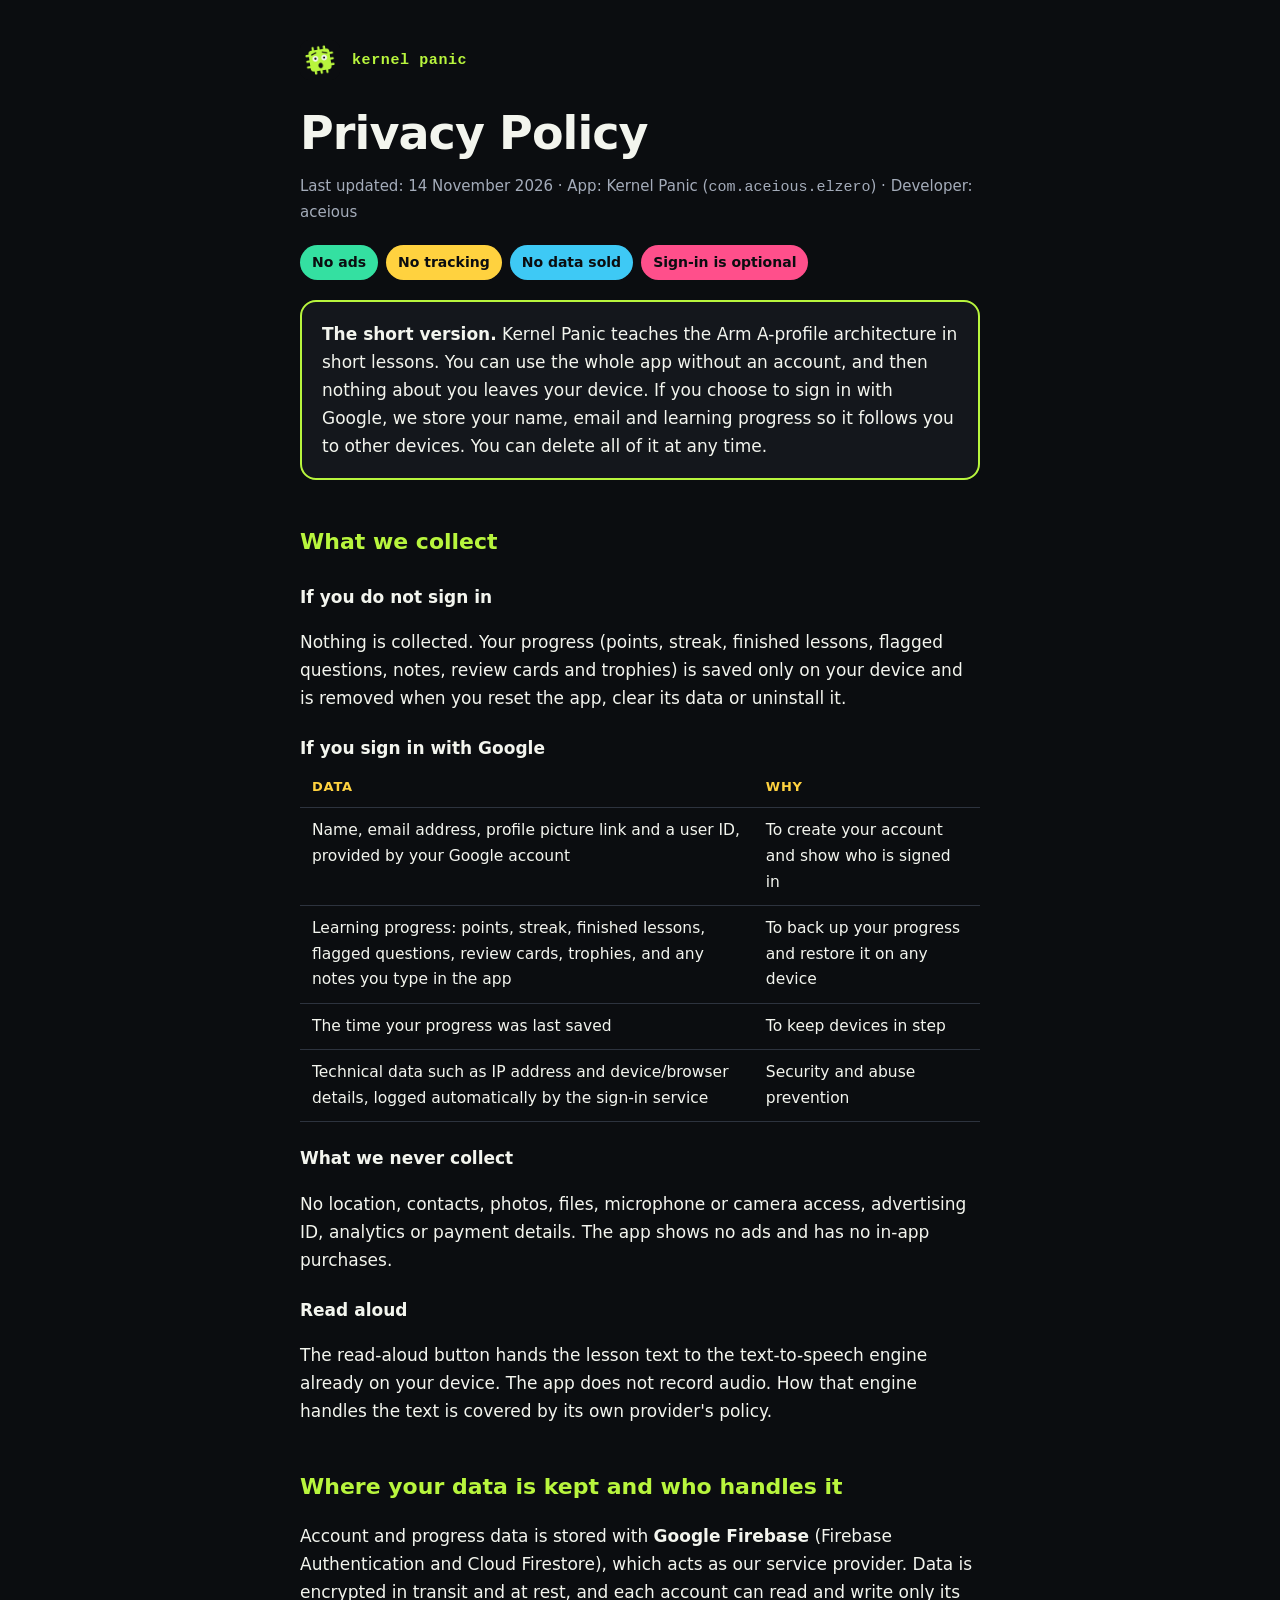
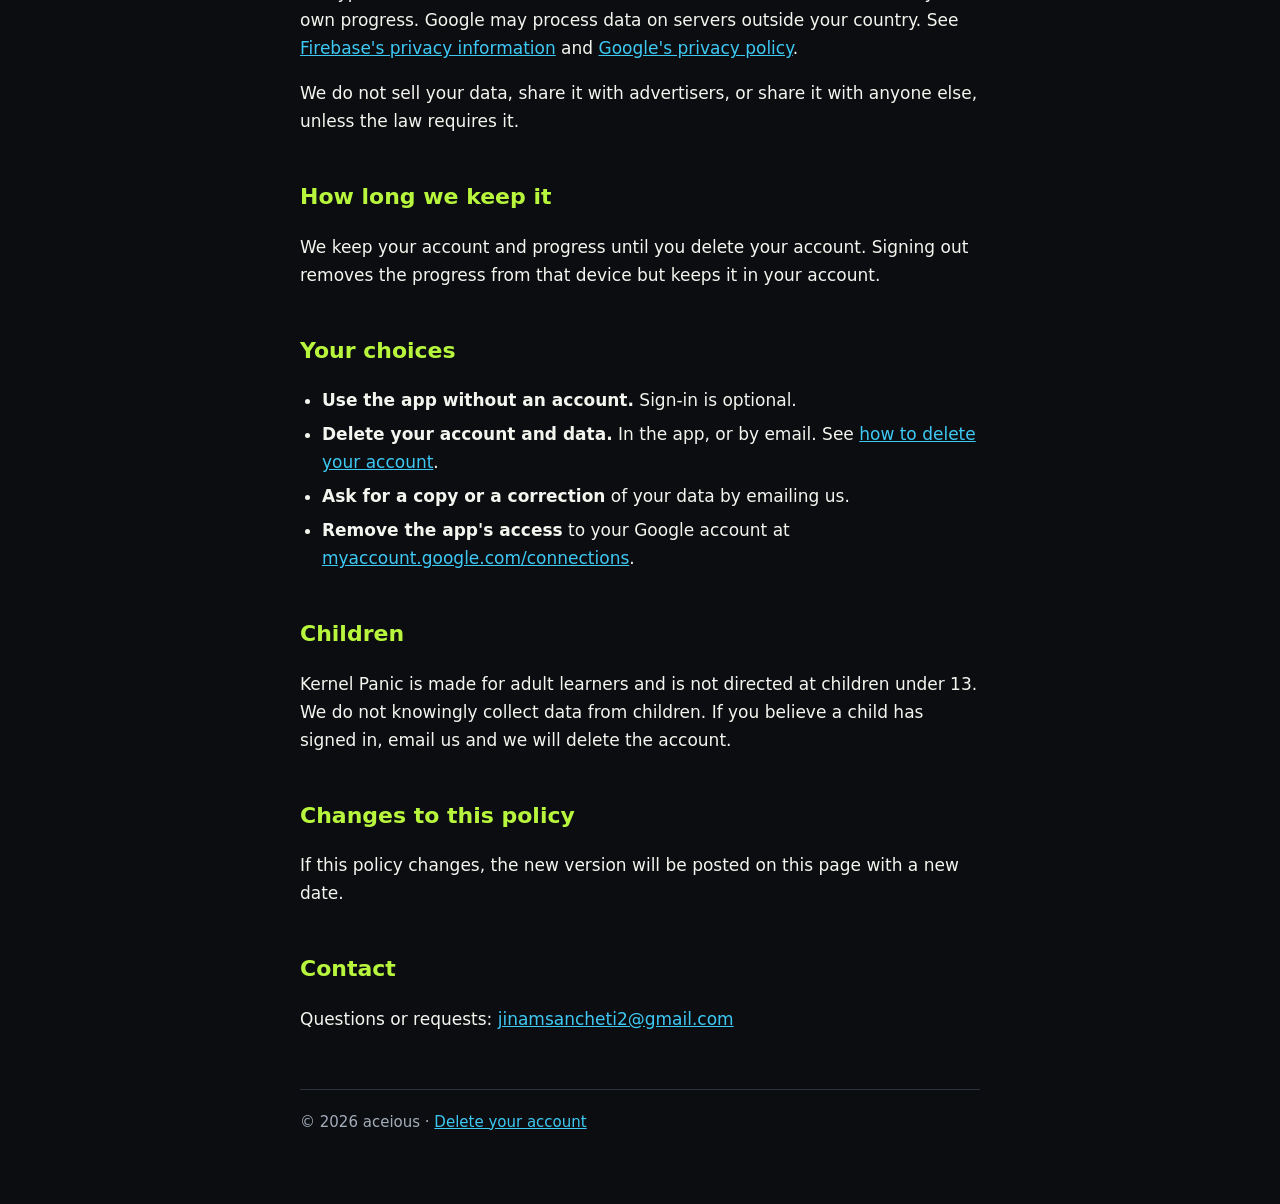
==== index.html @ 206d90b6 "docs: add the privacy policy and account deletion pages" ====
<!doctype html>
<html lang="en">
<head>
<meta charset="utf-8">
<meta name="viewport" content="width=device-width, initial-scale=1">
<title>Kernel Panic – Privacy Policy</title>
<meta name="description" content="Privacy policy for the Kernel Panic app by aceious.">
<link rel="icon" href="icon.png">
<link rel="stylesheet" href="style.css">
</head>
<body>
<main>
  <div class="brand"><img src="icon.png" alt=""> kernel panic</div>
  <h1>Privacy Policy</h1>
  <p class="muted">Last updated: 14 November 2026 · App: Kernel Panic (<code>com.aceious.elzero</code>) · Developer: aceious</p>

  <ul class="pills">
    <li>No ads</li>
    <li>No tracking</li>
    <li>No data sold</li>
    <li>Sign-in is optional</li>
  </ul>

  <div class="card lime">
    <p><strong>The short version.</strong> Kernel Panic teaches the Arm A-profile architecture in short lessons.
    You can use the whole app without an account, and then nothing about you leaves your device.
    If you choose to sign in with Google, we store your name, email and learning progress so it
    follows you to other devices. You can delete all of it at any time.</p>
  </div>

  <h2>What we collect</h2>

  <h3>If you do not sign in</h3>
  <p>Nothing is collected. Your progress (points, streak, finished lessons, flagged questions, notes,
  review cards and trophies) is saved only on your device and is removed when you reset the app,
  clear its data or uninstall it.</p>

  <h3>If you sign in with Google</h3>
  <div class="table-wrap">
  <table>
    <tr><th>Data</th><th>Why</th></tr>
    <tr><td>Name, email address, profile picture link and a user ID, provided by your Google account</td>
        <td>To create your account and show who is signed in</td></tr>
    <tr><td>Learning progress: points, streak, finished lessons, flagged questions, review cards, trophies, and any notes you type in the app</td>
        <td>To back up your progress and restore it on any device</td></tr>
    <tr><td>The time your progress was last saved</td>
        <td>To keep devices in step</td></tr>
    <tr><td>Technical data such as IP address and device/browser details, logged automatically by the sign-in service</td>
        <td>Security and abuse prevention</td></tr>
  </table>
  </div>

  <h3>What we never collect</h3>
  <p>No location, contacts, photos, files, microphone or camera access, advertising ID, analytics or
  payment details. The app shows no ads and has no in-app purchases.</p>

  <h3>Read aloud</h3>
  <p>The read-aloud button hands the lesson text to the text-to-speech engine already on your device.
  The app does not record audio. How that engine handles the text is covered by its own provider's policy.</p>

  <h2>Where your data is kept and who handles it</h2>
  <p>Account and progress data is stored with <strong>Google Firebase</strong> (Firebase Authentication and
  Cloud Firestore), which acts as our service provider. Data is encrypted in transit and at rest, and each
  account can read and write only its own progress. Google may process data on servers outside your country.
  See <a href="https://firebase.google.com/support/privacy">Firebase's privacy information</a> and
  <a href="https://policies.google.com/privacy">Google's privacy policy</a>.</p>
  <p>We do not sell your data, share it with advertisers, or share it with anyone else, unless the law requires it.</p>

  <h2>How long we keep it</h2>
  <p>We keep your account and progress until you delete your account. Signing out removes the progress
  from that device but keeps it in your account.</p>

  <h2>Your choices</h2>
  <ul>
    <li><strong>Use the app without an account.</strong> Sign-in is optional.</li>
    <li><strong>Delete your account and data.</strong> In the app, or by email. See
        <a href="delete-account.html">how to delete your account</a>.</li>
    <li><strong>Ask for a copy or a correction</strong> of your data by emailing us.</li>
    <li><strong>Remove the app's access</strong> to your Google account at
        <a href="https://myaccount.google.com/connections">myaccount.google.com/connections</a>.</li>
  </ul>

  <h2>Children</h2>
  <p>Kernel Panic is made for adult learners and is not directed at children under 13. We do not knowingly
  collect data from children. If you believe a child has signed in, email us and we will delete the account.</p>

  <h2>Changes to this policy</h2>
  <p>If this policy changes, the new version will be posted on this page with a new date.</p>

  <h2>Contact</h2>
  <p>Questions or requests: <a href="mailto:jinamsancheti2@gmail.com">jinamsancheti2@gmail.com</a></p>

  <footer class="muted">© 2026 aceious · <a href="delete-account.html">Delete your account</a></footer>
</main>
</body>
</html>
---- style.css ----
:root {
  --ink: #0B0D10;
  --surface: #14171C;
  --line: #2D333E;
  --text: #F3F5EE;
  --muted: #A4ACBA;
  --lime: #B8F53D;
  --mint: #34E0A1;
  --gold: #FFD23F;
  --cyan: #3EC9F5;
  --pink: #FF4F8B;
}
* { box-sizing: border-box; }
html { -webkit-text-size-adjust: 100%; }
body {
  margin: 0;
  background: var(--ink);
  color: var(--text);
  font: 17px/1.65 system-ui, -apple-system, "Segoe UI", Roboto, sans-serif;
}
main { max-width: 720px; margin: 0 auto; padding: 40px 20px 72px; }
.brand {
  display: flex; align-items: center; gap: 12px;
  font: 700 15px/1 ui-monospace, "JetBrains Mono", Consolas, monospace;
  color: var(--lime); letter-spacing: .04em; text-transform: lowercase;
}
.brand img { width: 40px; height: 40px; border-radius: 10px; }
h1 { font-size: clamp(32px, 7vw, 46px); line-height: 1.1; margin: 28px 0 8px; letter-spacing: -.02em; }
h2 { font-size: 22px; margin: 44px 0 10px; color: var(--lime); }
h3 { font-size: 17px; margin: 22px 0 4px; }
p, li { color: var(--text); }
.muted { color: var(--muted); font-size: 15px; }
a { color: var(--cyan); }
ul { padding-left: 22px; }
li { margin: 6px 0; }
.card {
  background: var(--surface); border: 2px solid var(--line);
  border-radius: 16px; padding: 18px 20px; margin: 20px 0;
}
.card.lime { border-color: var(--lime); }
.card.pink { border-color: var(--pink); }
.card p:first-child { margin-top: 0; }
.card p:last-child, .card ul:last-child { margin-bottom: 0; }
.pills { display: flex; flex-wrap: wrap; gap: 8px; padding: 0; margin: 20px 0; list-style: none; }
.pills li {
  margin: 0; padding: 6px 12px; border-radius: 999px;
  font-weight: 600; font-size: 14px; color: var(--ink); background: var(--mint);
}
.pills li:nth-child(2) { background: var(--gold); }
.pills li:nth-child(3) { background: var(--cyan); }
.pills li:nth-child(4) { background: var(--pink); }
ol.steps { padding-left: 22px; }
ol.steps li { margin: 10px 0; }
.table-wrap { overflow-x: auto; }
table { border-collapse: collapse; width: 100%; font-size: 15.5px; }
th, td { text-align: left; vertical-align: top; padding: 10px 12px; border-bottom: 1px solid var(--line); }
th { color: var(--gold); font-size: 13px; text-transform: uppercase; letter-spacing: .06em; }
footer { margin-top: 56px; padding-top: 20px; border-top: 1px solid var(--line); }
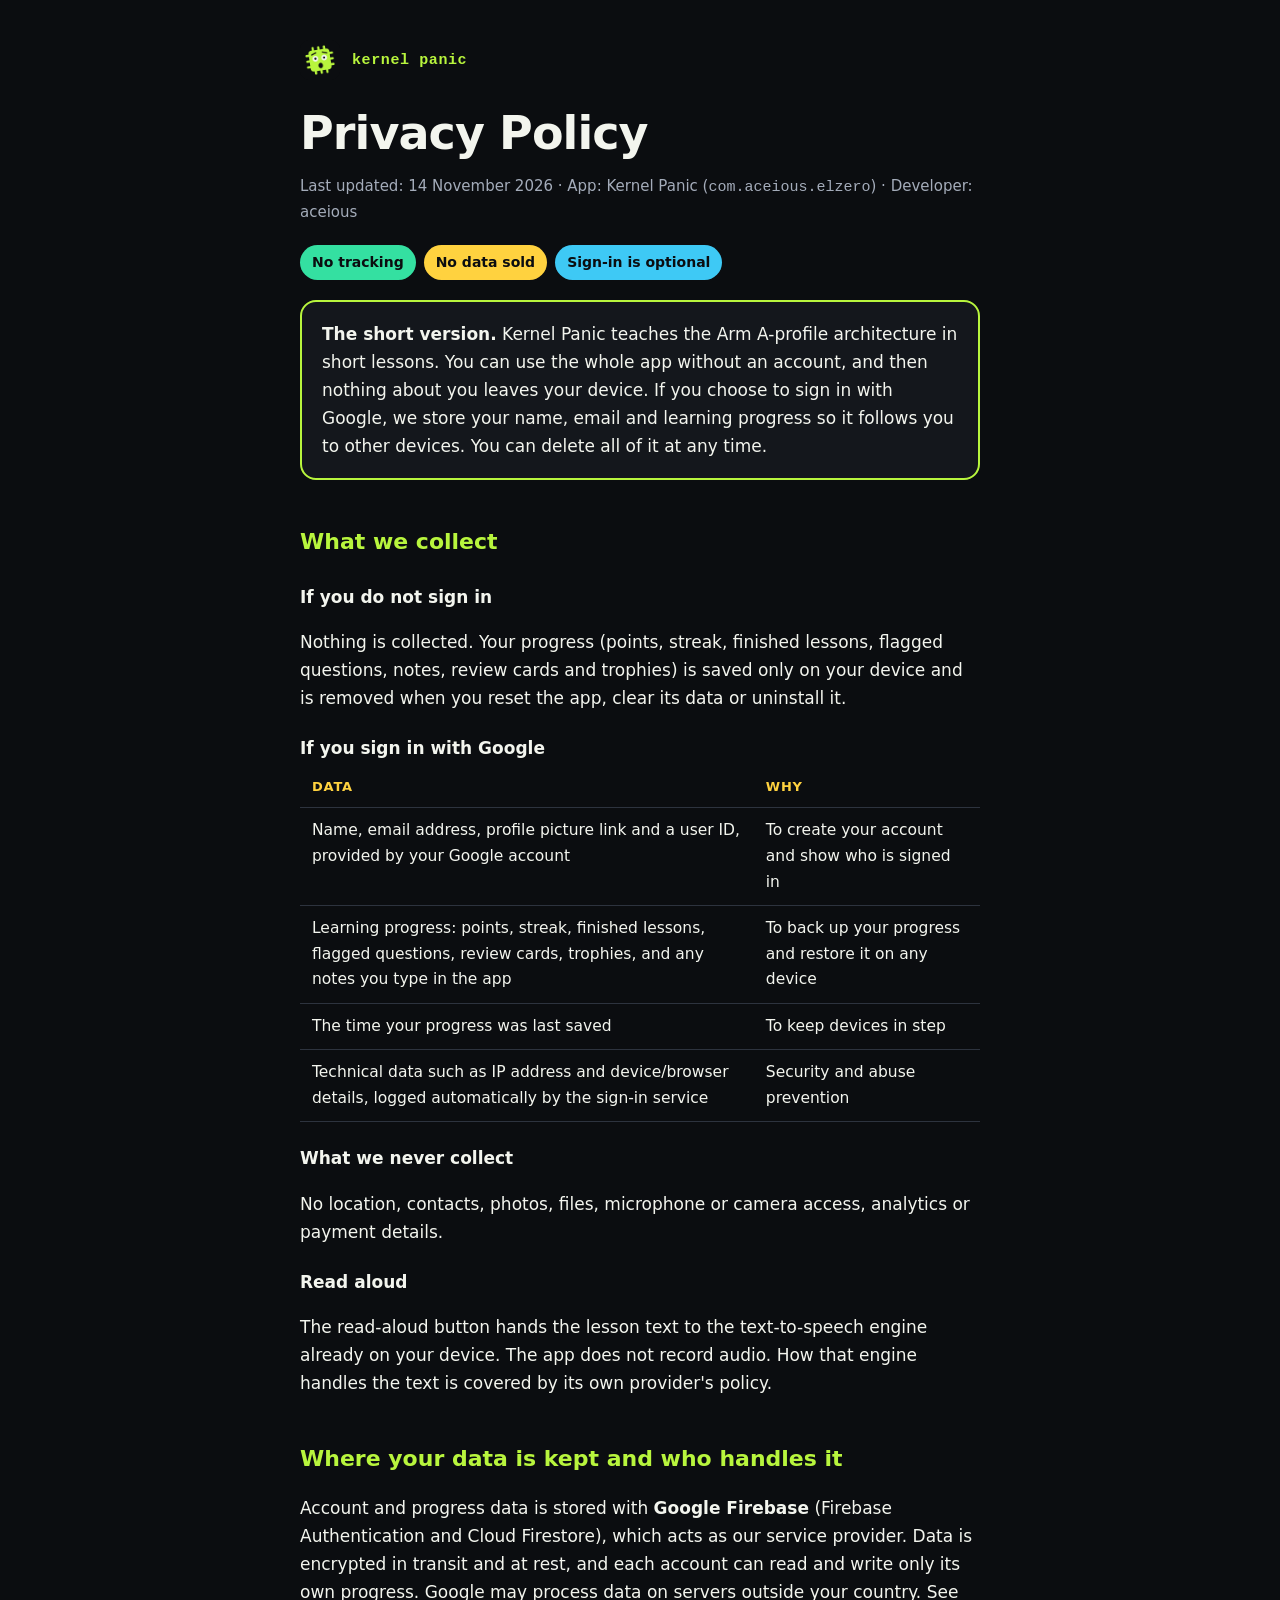
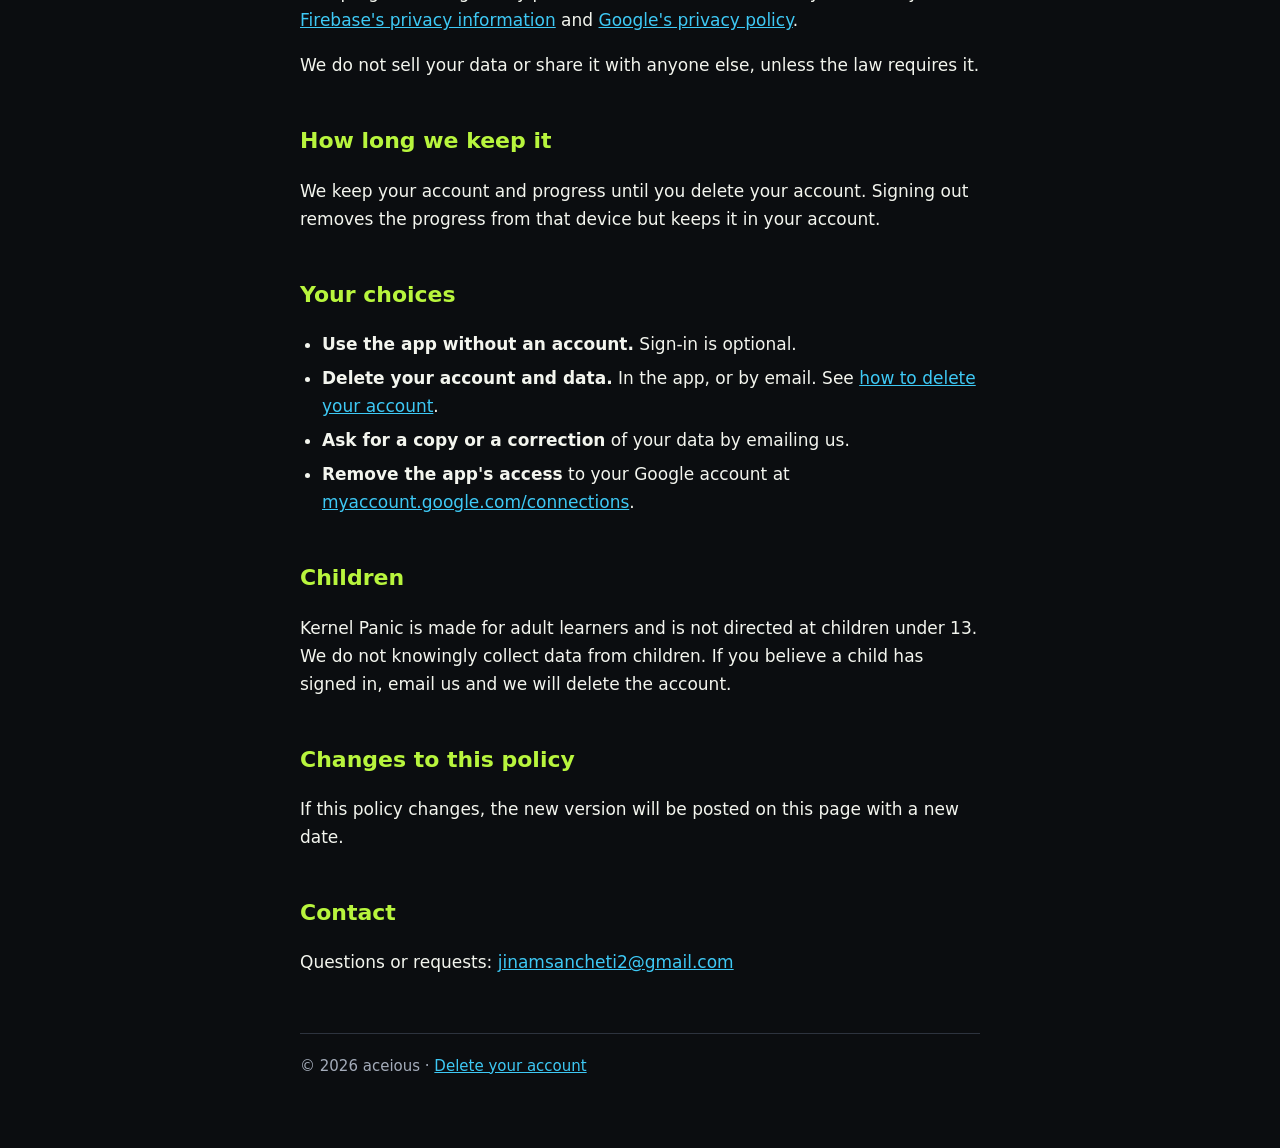
==== commit 44d6c1fa: "docs: drop the no-ads wording from the privacy policy" ====
--- a/index.html
+++ b/index.html
@@ -15,7 +15,6 @@
   <p class="muted">Last updated: 14 November 2026 · App: Kernel Panic (<code>com.aceious.elzero</code>) · Developer: aceious</p>
 
   <ul class="pills">
-    <li>No ads</li>
     <li>No tracking</li>
     <li>No data sold</li>
     <li>Sign-in is optional</li>
@@ -51,8 +50,8 @@
   </div>
 
   <h3>What we never collect</h3>
-  <p>No location, contacts, photos, files, microphone or camera access, advertising ID, analytics or
-  payment details. The app shows no ads and has no in-app purchases.</p>
+  <p>No location, contacts, photos, files, microphone or camera access, analytics or
+  payment details.</p>
 
   <h3>Read aloud</h3>
   <p>The read-aloud button hands the lesson text to the text-to-speech engine already on your device.
@@ -64,7 +63,7 @@
   account can read and write only its own progress. Google may process data on servers outside your country.
   See <a href="https://firebase.google.com/support/privacy">Firebase's privacy information</a> and
   <a href="https://policies.google.com/privacy">Google's privacy policy</a>.</p>
-  <p>We do not sell your data, share it with advertisers, or share it with anyone else, unless the law requires it.</p>
+  <p>We do not sell your data or share it with anyone else, unless the law requires it.</p>
 
   <h2>How long we keep it</h2>
   <p>We keep your account and progress until you delete your account. Signing out removes the progress
